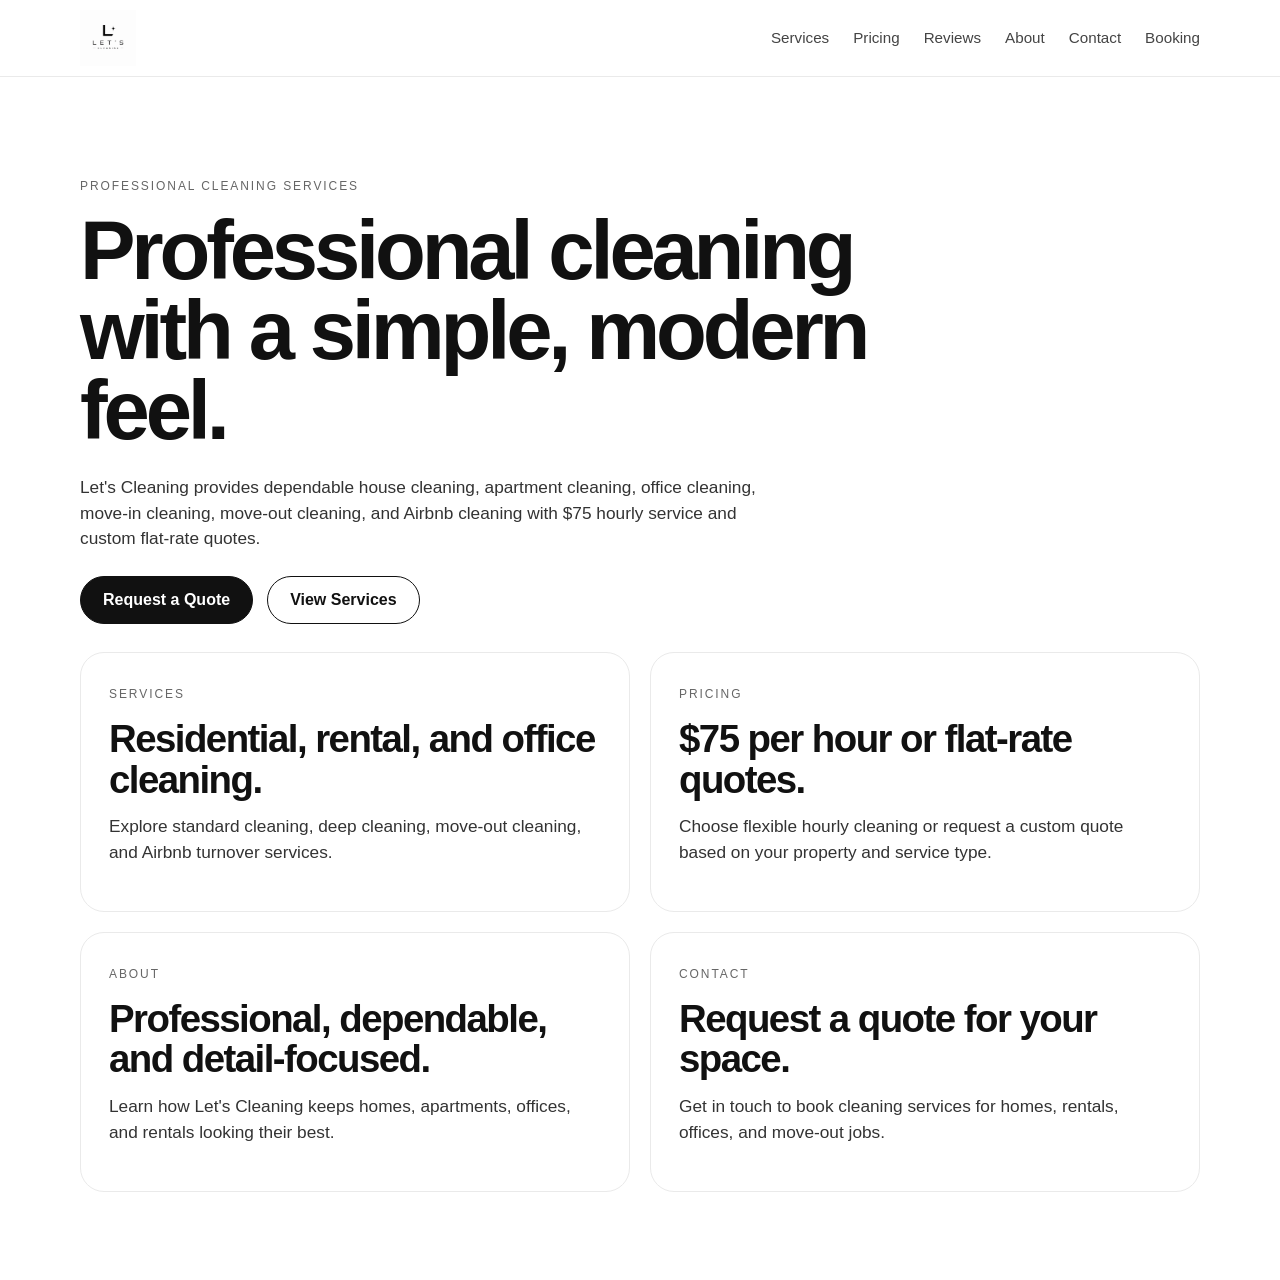
==== index.html @ 32d9d0bb "add SEO keywords, OG tags, JSON-LD, reviews page with Google/Yelp/FB, sitemap.xml" ====
<!DOCTYPE html>
<html lang="en">
  <head>
    <meta charset="UTF-8" />
    <meta name="viewport" content="width=device-width, initial-scale=1.0" />
    <title>Let's Cleaning | Professional House Cleaning Services</title>
    <meta
      name="description"
      content="Let's Cleaning offers professional house cleaning, apartment cleaning, office cleaning, move-in and move-out cleaning, and Airbnb cleaning with hourly and flat-rate options."
    />
    <meta name="robots" content="index, follow" />
    <meta name="keywords" content="house cleaning, apartment cleaning, office cleaning, deep cleaning, move-in cleaning, move-out cleaning, Airbnb cleaning, residential cleaning, commercial cleaning, professional cleaning service, maid service, home cleaning, recurring cleaning, one-time cleaning, cleaning company near me, local cleaning service" />
    <meta property="og:type" content="website" />
    <meta property="og:title" content="Let's Cleaning | Professional House Cleaning Services" />
    <meta property="og:description" content="Let's Cleaning offers professional house cleaning, apartment cleaning, office cleaning, move-in and move-out cleaning, and Airbnb cleaning with hourly and flat-rate options." />
    <meta property="og:url" content="https://letscleaning.com/" />
    <meta property="og:site_name" content="Let's Cleaning" />
    <link rel="canonical" href="https://letscleaning.com/" />
    <link rel="stylesheet" href="styles.css" />
    <script type="application/ld+json">
    {
      "@context": "https://schema.org",
      "@type": "LocalBusiness",
      "name": "Let's Cleaning",
      "description": "Professional house cleaning, apartment cleaning, office cleaning, move-in and move-out cleaning, deep cleaning, and Airbnb turnover cleaning.",
      "url": "https://letscleaning.com/",
      "email": "hello@letscleaning.com",
      "priceRange": "$$",
      "currenciesAccepted": "USD",
      "paymentAccepted": "Cash, Credit Card",
      "areaServed": "Local",
      "serviceType": ["House Cleaning", "Apartment Cleaning", "Office Cleaning", "Deep Cleaning", "Move-In Cleaning", "Move-Out Cleaning", "Airbnb Turnover Cleaning"],
      "sameAs": []
    }
    </script>
  </head>
  <body>
    <header class="site-header">
      <div class="page-shell nav-shell">
        <a class="brand brand-mark" href="index.html" aria-label="Let's Cleaning home">
          <img src="logo.png" alt="Let's Cleaning logo" class="brand-logo" />
        </a>
        <nav class="site-nav">
          <a href="services.html">Services</a>
          <a href="pricing.html">Pricing</a>
          <a href="reviews.html">Reviews</a>
          <a href="about.html">About</a>
          <a href="contact.html">Contact</a>
          <a href="booking.html">Booking</a>
        </nav>
      </div>
    </header>

    <main class="page-shell page-home">
      <section class="hero-block">
        <p class="eyebrow">Professional Cleaning Services</p>
        <h1>Professional cleaning with a simple, modern feel.</h1>
        <p class="lead">
          Let's Cleaning provides dependable house cleaning, apartment cleaning,
          office cleaning, move-in cleaning, move-out cleaning, and Airbnb
          cleaning with $75 hourly service and custom flat-rate quotes.
        </p>
        <div class="actions">
          <a class="button primary" href="contact.html">Request a Quote</a>
          <a class="button secondary" href="services.html">View Services</a>
        </div>
      </section>

      <section class="preview-grid">
        <a class="preview-card" href="services.html">
          <span class="card-label">Services</span>
          <h2>Residential, rental, and office cleaning.</h2>
          <p>Explore standard cleaning, deep cleaning, move-out cleaning, and Airbnb turnover services.</p>
        </a>
        <a class="preview-card" href="pricing.html">
          <span class="card-label">Pricing</span>
          <h2>$75 per hour or flat-rate quotes.</h2>
          <p>Choose flexible hourly cleaning or request a custom quote based on your property and service type.</p>
        </a>
        <a class="preview-card" href="about.html">
          <span class="card-label">About</span>
          <h2>Professional, dependable, and detail-focused.</h2>
          <p>Learn how Let's Cleaning keeps homes, apartments, offices, and rentals looking their best.</p>
        </a>
        <a class="preview-card" href="contact.html">
          <span class="card-label">Contact</span>
          <h2>Request a quote for your space.</h2>
          <p>Get in touch to book cleaning services for homes, rentals, offices, and move-out jobs.</p>
        </a>
      </section>
    </main>
  </body>
</html>
---- styles.css ----
* {
  box-sizing: border-box;
}

html {
  scroll-behavior: smooth;
}

body {
  margin: 0;
  font-family: -apple-system, BlinkMacSystemFont, "SF Pro Display", "SF Pro Text", "Segoe UI", sans-serif;
  background: #ffffff;
  color: #111111;
  line-height: 1.5;
}

a {
  color: inherit;
  text-decoration: none;
}

img {
  display: block;
  max-width: 100%;
}

.page-shell {
  width: min(1120px, calc(100% - 40px));
  margin: 0 auto;
}

.site-header {
  position: sticky;
  top: 0;
  z-index: 100;
  background: rgba(255, 255, 255, 0.92);
  backdrop-filter: blur(12px);
  border-bottom: 1px solid #eaeaea;
}

.nav-shell {
  display: flex;
  align-items: center;
  justify-content: space-between;
  min-height: 76px;
  gap: 24px;
}

.brand {
  font-size: 1rem;
  font-weight: 600;
  letter-spacing: -0.02em;
  white-space: nowrap;
}

.brand-mark {
  display: inline-flex;
  align-items: center;
}

.brand-logo {
  height: 56px;
  width: auto;
}

.site-nav {
  display: flex;
  align-items: center;
  gap: 24px;
  color: #444444;
  font-size: 0.95rem;
}

.site-nav a:hover {
  color: #000000;
}

.page-home {
  padding: 64px 0 88px;
}

.hero-block,
.page-intro {
  padding: 32px 0 28px;
}

.eyebrow,
.card-label {
  text-transform: uppercase;
  letter-spacing: 0.16em;
  font-size: 0.75rem;
  color: #666666;
  margin-bottom: 16px;
  display: inline-block;
}

h1,
h2,
h3,
p {
  margin-top: 0;
}

h1 {
  font-size: clamp(2.8rem, 7vw, 5.2rem);
  line-height: 0.96;
  letter-spacing: -0.05em;
  font-weight: 700;
  max-width: 860px;
  margin-bottom: 24px;
}

h2 {
  font-size: clamp(1.5rem, 3vw, 2.4rem);
  line-height: 1.05;
  letter-spacing: -0.04em;
  margin-bottom: 14px;
}

h3 {
  font-size: 1.2rem;
  letter-spacing: -0.03em;
  margin-bottom: 12px;
}

.lead,
.preview-card p,
.detail-card p,
.price-card p,
.booking-form label {
  font-size: 1.08rem;
  color: #333333;
}

.lead {
  max-width: 700px;
  margin-bottom: 24px;
}

.actions {
  display: flex;
  flex-wrap: wrap;
  gap: 14px;
}

.button {
  display: inline-flex;
  align-items: center;
  justify-content: center;
  min-height: 48px;
  padding: 0 22px;
  border-radius: 999px;
  font-weight: 600;
  border: 1px solid #111111;
  transition: all 0.2s ease;
  background: transparent;
  cursor: pointer;
}

.button.primary {
  background: #111111;
  color: #ffffff;
}

.button.primary:hover {
  background: #000000;
}

.button.secondary {
  background: #ffffff;
  color: #111111;
}

.button.secondary:hover {
  background: #f5f5f5;
}

.preview-grid,
.pricing-grid {
  display: grid;
  grid-template-columns: repeat(2, minmax(0, 1fr));
  gap: 20px;
}

.preview-card,
.detail-card,
.price-card {
  border: 1px solid #eaeaea;
  border-radius: 24px;
  padding: 28px;
  background: #ffffff;
}

.preview-card {
  min-height: 220px;
}

.interior-page {
  padding: 40px 0 88px;
}

.stack-list {
  display: grid;
  gap: 18px;
}

.page-pricing-grid {
  margin-bottom: 20px;
}

.booking-form {
  display: grid;
  gap: 18px;
}

.booking-form label {
  display: grid;
  gap: 8px;
  font-weight: 500;
}

.booking-form input,
.booking-form select,
.booking-form textarea {
  width: 100%;
  border: 1px solid #d9d9d9;
  border-radius: 14px;
  padding: 14px 16px;
  font: inherit;
  color: #111111;
  background: #ffffff;
}

.booking-form textarea {
  resize: vertical;
  min-height: 140px;
}

@media (max-width: 900px) {
  .preview-grid,
  .pricing-grid {
    grid-template-columns: 1fr;
  }
}

/* Reviews page */
.review-platform-links {
  display: flex;
  flex-wrap: wrap;
  gap: 12px;
  margin-top: 28px;
}

.review-platform-badge {
  display: inline-flex;
  align-items: center;
  gap: 8px;
  padding: 10px 18px;
  border-radius: 999px;
  border: 1px solid #eaeaea;
  font-size: 0.9rem;
  font-weight: 500;
  background: #ffffff;
  transition: background 0.2s ease;
}

.review-platform-badge:hover {
  background: #f5f5f5;
}

.review-platform-badge.google { color: #444444; }
.review-platform-badge.yelp  { color: #d32323; border-color: #f7c8c8; }
.review-platform-badge.facebook { color: #1877F2; border-color: #c9dcf8; }

.reviews-section {
  display: grid;
  gap: 48px;
  margin-top: 16px;
}

.reviews-platform-group {
  display: grid;
  gap: 20px;
}

.platform-header {
  display: flex;
  align-items: center;
  gap: 12px;
}

.platform-header h2 {
  margin-bottom: 0;
  font-size: clamp(1.3rem, 2.5vw, 2rem);
}

.platform-logo {
  display: inline-flex;
  align-items: center;
  justify-content: center;
  flex-shrink: 0;
}

.reviews-grid {
  display: grid;
  grid-template-columns: repeat(3, minmax(0, 1fr));
  gap: 18px;
}

.review-card {
  border: 1px solid #eaeaea;
  border-radius: 20px;
  padding: 24px;
  background: #ffffff;
  display: grid;
  gap: 12px;
}

.review-stars {
  color: #f5a623;
  font-size: 1.1rem;
  letter-spacing: 2px;
}

.review-body {
  font-size: 0.97rem;
  color: #333333;
  line-height: 1.6;
  margin: 0;
}

.review-author {
  font-size: 0.88rem;
  color: #777777;
  font-weight: 500;
  margin: 0;
}

.reviews-cta {
  margin-top: 48px;
}

@media (max-width: 900px) {
  .reviews-grid {
    grid-template-columns: 1fr;
  }
}

@media (max-width: 700px) {
  .page-shell {
    width: min(100% - 28px, 1120px);
  }

  .nav-shell {
    flex-direction: column;
    align-items: flex-start;
    justify-content: center;
    padding: 14px 0;
  }

  .brand-logo {
    height: 46px;
  }

  .site-nav {
    flex-wrap: wrap;
    gap: 14px;
  }

  .page-home,
  .interior-page {
    padding-top: 28px;
  }

  .button {
    width: 100%;
  }
}
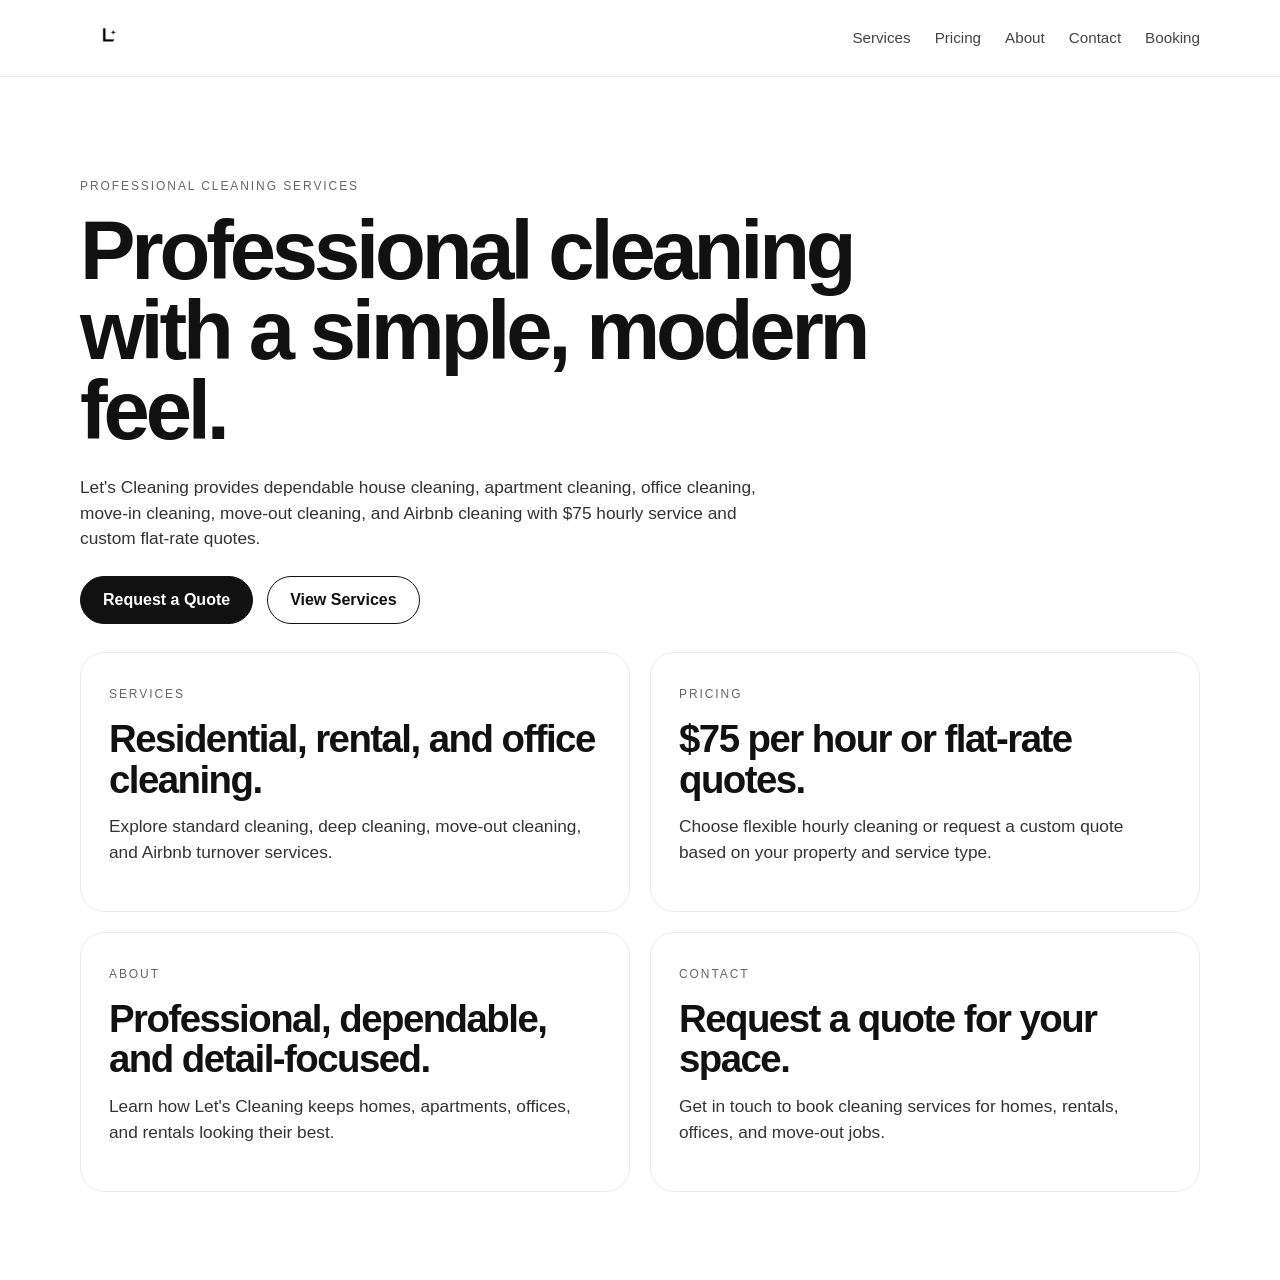
==== commit 25cd7081: "Update site header to use L Logo.png" ====
--- a/index.html
+++ b/index.html
@@ -9,41 +9,18 @@
       content="Let's Cleaning offers professional house cleaning, apartment cleaning, office cleaning, move-in and move-out cleaning, and Airbnb cleaning with hourly and flat-rate options."
     />
     <meta name="robots" content="index, follow" />
-    <meta name="keywords" content="house cleaning, apartment cleaning, office cleaning, deep cleaning, move-in cleaning, move-out cleaning, Airbnb cleaning, residential cleaning, commercial cleaning, professional cleaning service, maid service, home cleaning, recurring cleaning, one-time cleaning, cleaning company near me, local cleaning service" />
-    <meta property="og:type" content="website" />
-    <meta property="og:title" content="Let's Cleaning | Professional House Cleaning Services" />
-    <meta property="og:description" content="Let's Cleaning offers professional house cleaning, apartment cleaning, office cleaning, move-in and move-out cleaning, and Airbnb cleaning with hourly and flat-rate options." />
-    <meta property="og:url" content="https://letscleaning.com/" />
-    <meta property="og:site_name" content="Let's Cleaning" />
     <link rel="canonical" href="https://letscleaning.com/" />
     <link rel="stylesheet" href="styles.css" />
-    <script type="application/ld+json">
-    {
-      "@context": "https://schema.org",
-      "@type": "LocalBusiness",
-      "name": "Let's Cleaning",
-      "description": "Professional house cleaning, apartment cleaning, office cleaning, move-in and move-out cleaning, deep cleaning, and Airbnb turnover cleaning.",
-      "url": "https://letscleaning.com/",
-      "email": "hello@letscleaning.com",
-      "priceRange": "$$",
-      "currenciesAccepted": "USD",
-      "paymentAccepted": "Cash, Credit Card",
-      "areaServed": "Local",
-      "serviceType": ["House Cleaning", "Apartment Cleaning", "Office Cleaning", "Deep Cleaning", "Move-In Cleaning", "Move-Out Cleaning", "Airbnb Turnover Cleaning"],
-      "sameAs": []
-    }
-    </script>
   </head>
   <body>
     <header class="site-header">
       <div class="page-shell nav-shell">
         <a class="brand brand-mark" href="index.html" aria-label="Let's Cleaning home">
-          <img src="logo.png" alt="Let's Cleaning logo" class="brand-logo" />
+          <img src="L Logo.png" alt="Let's Cleaning logo" class="brand-logo" />
         </a>
         <nav class="site-nav">
           <a href="services.html">Services</a>
           <a href="pricing.html">Pricing</a>
-          <a href="reviews.html">Reviews</a>
           <a href="about.html">About</a>
           <a href="contact.html">Contact</a>
           <a href="booking.html">Booking</a>
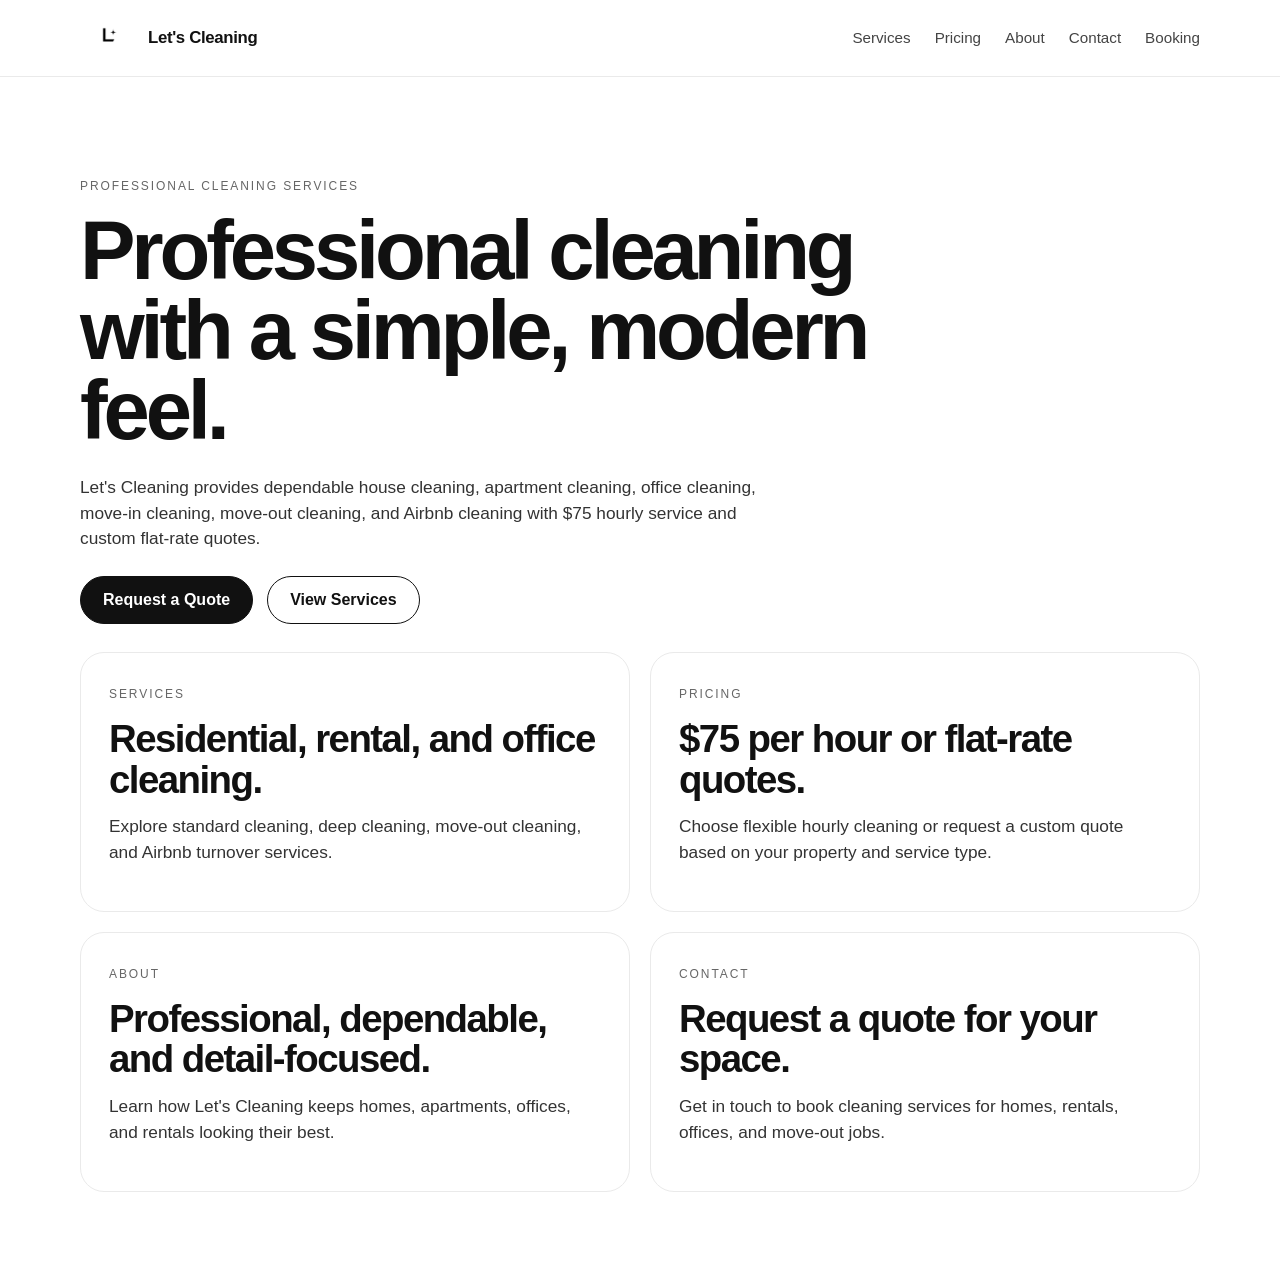
==== commit 22ce207e: "Add Let's Cleaning text next to logo in header" ====
--- a/index.html
+++ b/index.html
@@ -17,6 +17,7 @@
       <div class="page-shell nav-shell">
         <a class="brand brand-mark" href="index.html" aria-label="Let's Cleaning home">
           <img src="L Logo.png" alt="Let's Cleaning logo" class="brand-logo" />
+          <span class="brand-text">Let's Cleaning</span>
         </a>
         <nav class="site-nav">
           <a href="services.html">Services</a>
--- a/styles.css
+++ b/styles.css
@@ -56,11 +56,19 @@
 .brand-mark {
   display: inline-flex;
   align-items: center;
+  gap: 12px;
 }
 
 .brand-logo {
   height: 56px;
   width: auto;
+}
+
+.brand-text {
+  font-size: 1.05rem;
+  font-weight: 600;
+  letter-spacing: -0.02em;
+  color: #111111;
 }
 
 .site-nav {
@@ -243,109 +251,6 @@
   }
 }
 
-/* Reviews page */
-.review-platform-links {
-  display: flex;
-  flex-wrap: wrap;
-  gap: 12px;
-  margin-top: 28px;
-}
-
-.review-platform-badge {
-  display: inline-flex;
-  align-items: center;
-  gap: 8px;
-  padding: 10px 18px;
-  border-radius: 999px;
-  border: 1px solid #eaeaea;
-  font-size: 0.9rem;
-  font-weight: 500;
-  background: #ffffff;
-  transition: background 0.2s ease;
-}
-
-.review-platform-badge:hover {
-  background: #f5f5f5;
-}
-
-.review-platform-badge.google { color: #444444; }
-.review-platform-badge.yelp  { color: #d32323; border-color: #f7c8c8; }
-.review-platform-badge.facebook { color: #1877F2; border-color: #c9dcf8; }
-
-.reviews-section {
-  display: grid;
-  gap: 48px;
-  margin-top: 16px;
-}
-
-.reviews-platform-group {
-  display: grid;
-  gap: 20px;
-}
-
-.platform-header {
-  display: flex;
-  align-items: center;
-  gap: 12px;
-}
-
-.platform-header h2 {
-  margin-bottom: 0;
-  font-size: clamp(1.3rem, 2.5vw, 2rem);
-}
-
-.platform-logo {
-  display: inline-flex;
-  align-items: center;
-  justify-content: center;
-  flex-shrink: 0;
-}
-
-.reviews-grid {
-  display: grid;
-  grid-template-columns: repeat(3, minmax(0, 1fr));
-  gap: 18px;
-}
-
-.review-card {
-  border: 1px solid #eaeaea;
-  border-radius: 20px;
-  padding: 24px;
-  background: #ffffff;
-  display: grid;
-  gap: 12px;
-}
-
-.review-stars {
-  color: #f5a623;
-  font-size: 1.1rem;
-  letter-spacing: 2px;
-}
-
-.review-body {
-  font-size: 0.97rem;
-  color: #333333;
-  line-height: 1.6;
-  margin: 0;
-}
-
-.review-author {
-  font-size: 0.88rem;
-  color: #777777;
-  font-weight: 500;
-  margin: 0;
-}
-
-.reviews-cta {
-  margin-top: 48px;
-}
-
-@media (max-width: 900px) {
-  .reviews-grid {
-    grid-template-columns: 1fr;
-  }
-}
-
 @media (max-width: 700px) {
   .page-shell {
     width: min(100% - 28px, 1120px);
@@ -362,6 +267,10 @@
     height: 46px;
   }
 
+  .brand-text {
+    font-size: 1rem;
+  }
+
   .site-nav {
     flex-wrap: wrap;
     gap: 14px;
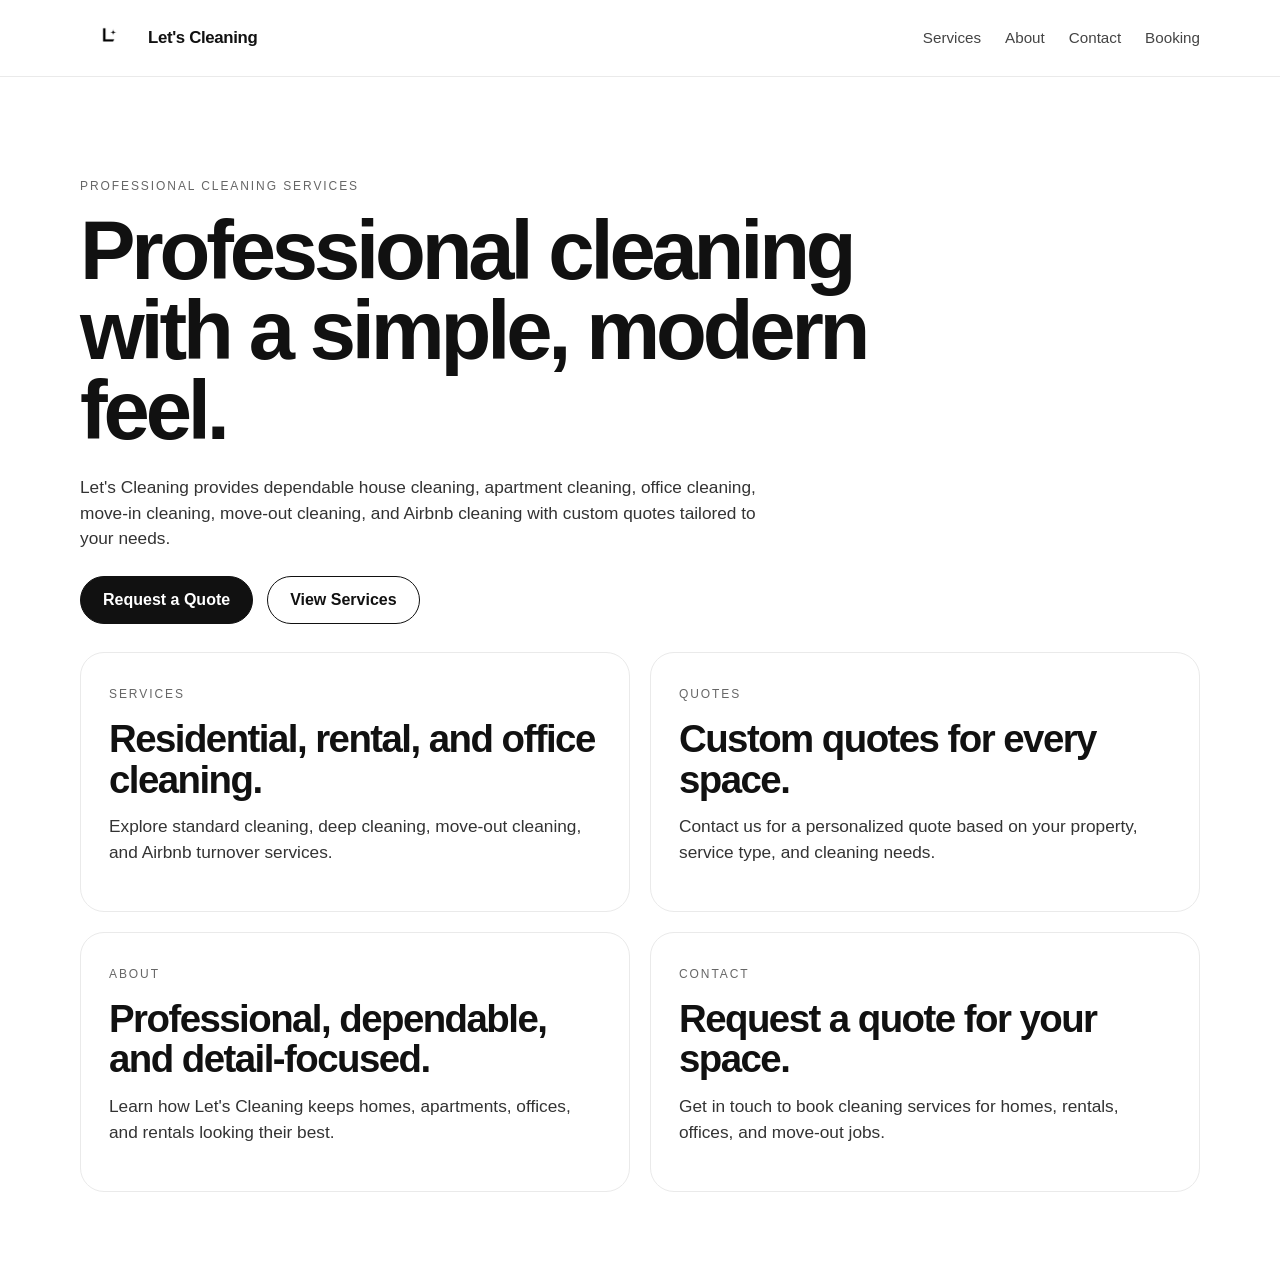
==== commit 022df27e: "Hide pricing and switch site to custom quotes messaging" ====
--- a/index.html
+++ b/index.html
@@ -6,7 +6,7 @@
     <title>Let's Cleaning | Professional House Cleaning Services</title>
     <meta
       name="description"
-      content="Let's Cleaning offers professional house cleaning, apartment cleaning, office cleaning, move-in and move-out cleaning, and Airbnb cleaning with hourly and flat-rate options."
+      content="Let's Cleaning offers professional house cleaning, apartment cleaning, office cleaning, move-in and move-out cleaning, and Airbnb cleaning with custom quotes tailored to your needs."
     />
     <meta name="robots" content="index, follow" />
     <link rel="canonical" href="https://letscleaning.com/" />
@@ -21,7 +21,6 @@
         </a>
         <nav class="site-nav">
           <a href="services.html">Services</a>
-          <a href="pricing.html">Pricing</a>
           <a href="about.html">About</a>
           <a href="contact.html">Contact</a>
           <a href="booking.html">Booking</a>
@@ -36,7 +35,7 @@
         <p class="lead">
           Let's Cleaning provides dependable house cleaning, apartment cleaning,
           office cleaning, move-in cleaning, move-out cleaning, and Airbnb
-          cleaning with $75 hourly service and custom flat-rate quotes.
+          cleaning with custom quotes tailored to your needs.
         </p>
         <div class="actions">
           <a class="button primary" href="contact.html">Request a Quote</a>
@@ -50,10 +49,10 @@
           <h2>Residential, rental, and office cleaning.</h2>
           <p>Explore standard cleaning, deep cleaning, move-out cleaning, and Airbnb turnover services.</p>
         </a>
-        <a class="preview-card" href="pricing.html">
-          <span class="card-label">Pricing</span>
-          <h2>$75 per hour or flat-rate quotes.</h2>
-          <p>Choose flexible hourly cleaning or request a custom quote based on your property and service type.</p>
+        <a class="preview-card" href="contact.html">
+          <span class="card-label">Quotes</span>
+          <h2>Custom quotes for every space.</h2>
+          <p>Contact us for a personalized quote based on your property, service type, and cleaning needs.</p>
         </a>
         <a class="preview-card" href="about.html">
           <span class="card-label">About</span>
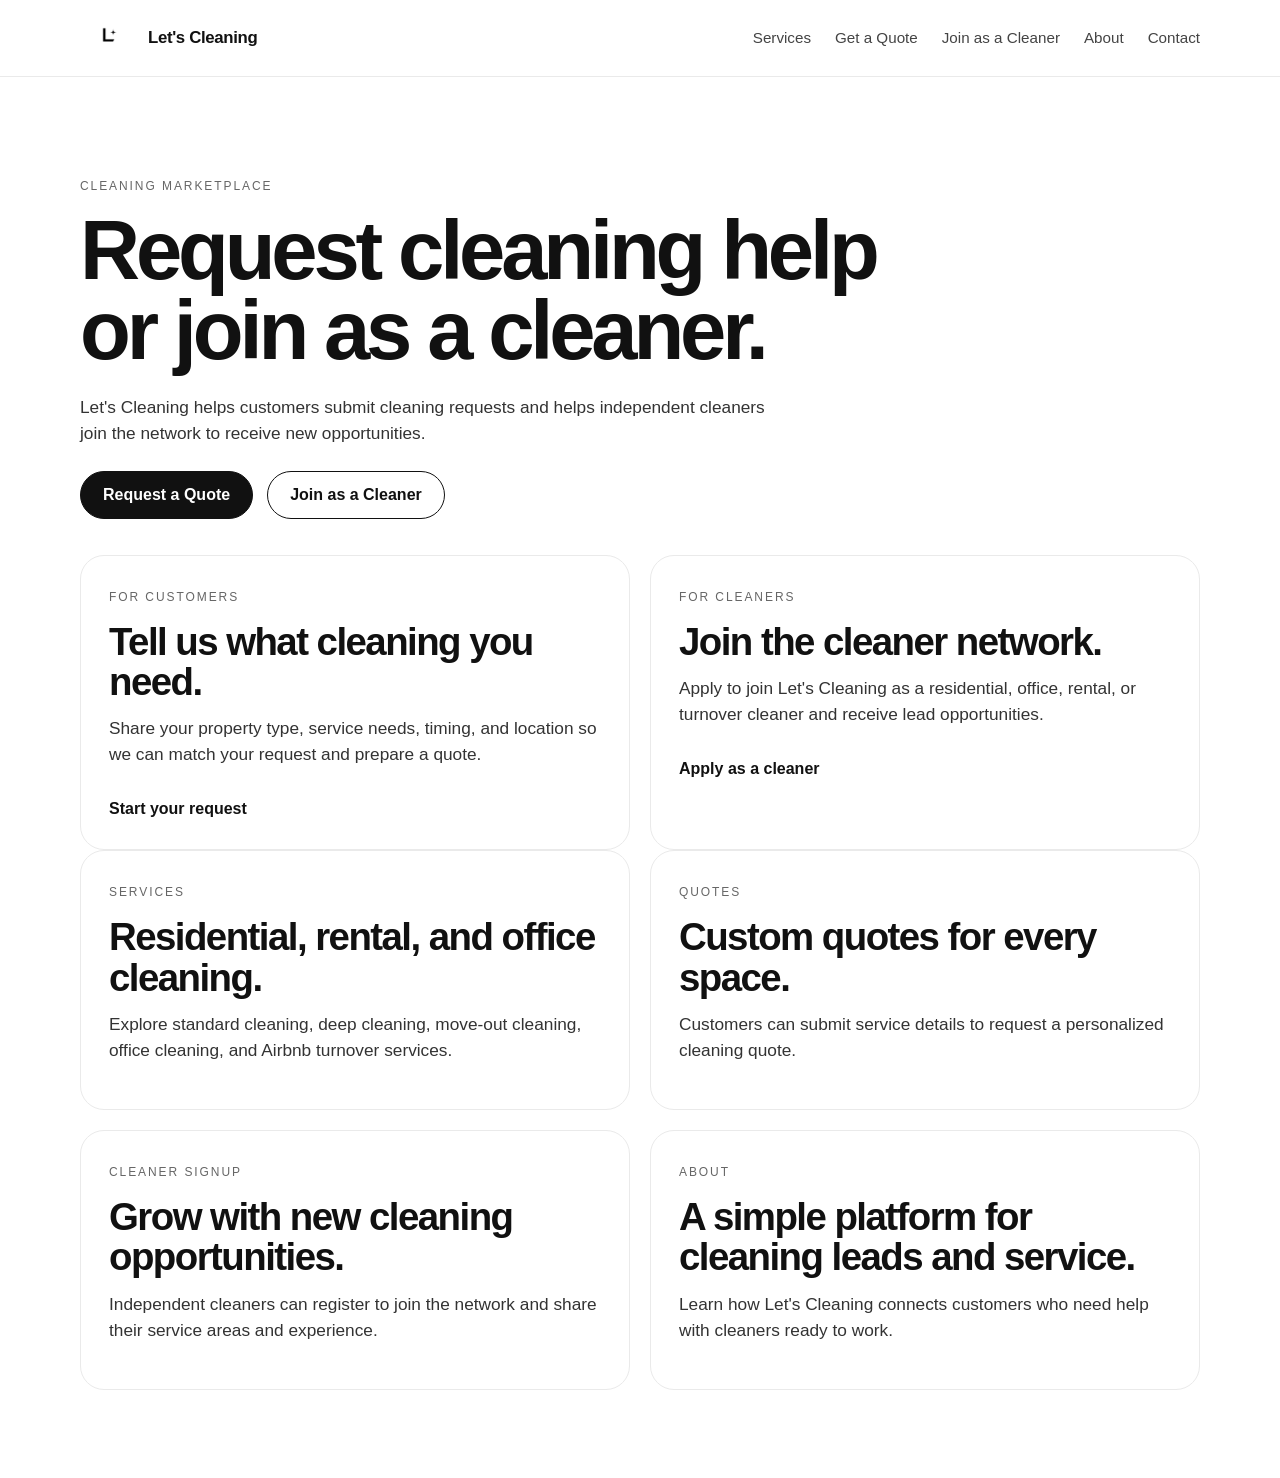
==== commit 13f2d63c: "Build Angi-style customer and cleaner marketplace layout" ====
--- a/index.html
+++ b/index.html
@@ -3,10 +3,10 @@
   <head>
     <meta charset="UTF-8" />
     <meta name="viewport" content="width=device-width, initial-scale=1.0" />
-    <title>Let's Cleaning | Professional House Cleaning Services</title>
+    <title>Let's Cleaning | Get Cleaning Quotes or Join as a Cleaner</title>
     <meta
       name="description"
-      content="Let's Cleaning offers professional house cleaning, apartment cleaning, office cleaning, move-in and move-out cleaning, and Airbnb cleaning with custom quotes tailored to your needs."
+      content="Let's Cleaning helps customers request cleaning quotes and lets cleaners join the network to receive opportunities."
     />
     <meta name="robots" content="index, follow" />
     <link rel="canonical" href="https://letscleaning.com/" />
@@ -21,48 +21,63 @@
         </a>
         <nav class="site-nav">
           <a href="services.html">Services</a>
+          <a href="get-a-quote.html">Get a Quote</a>
+          <a href="join-cleaner.html">Join as a Cleaner</a>
           <a href="about.html">About</a>
           <a href="contact.html">Contact</a>
-          <a href="booking.html">Booking</a>
         </nav>
       </div>
     </header>
 
     <main class="page-shell page-home">
-      <section class="hero-block">
-        <p class="eyebrow">Professional Cleaning Services</p>
-        <h1>Professional cleaning with a simple, modern feel.</h1>
+      <section class="hero-block hero-marketplace">
+        <p class="eyebrow">Cleaning Marketplace</p>
+        <h1>Request cleaning help or join as a cleaner.</h1>
         <p class="lead">
-          Let's Cleaning provides dependable house cleaning, apartment cleaning,
-          office cleaning, move-in cleaning, move-out cleaning, and Airbnb
-          cleaning with custom quotes tailored to your needs.
+          Let's Cleaning helps customers submit cleaning requests and helps
+          independent cleaners join the network to receive new opportunities.
         </p>
         <div class="actions">
-          <a class="button primary" href="contact.html">Request a Quote</a>
-          <a class="button secondary" href="services.html">View Services</a>
+          <a class="button primary" href="get-a-quote.html">Request a Quote</a>
+          <a class="button secondary" href="join-cleaner.html">Join as a Cleaner</a>
         </div>
+      </section>
+
+      <section class="split-grid">
+        <article class="detail-card pathway-card">
+          <span class="card-label">For Customers</span>
+          <h2>Tell us what cleaning you need.</h2>
+          <p>Share your property type, service needs, timing, and location so we can match your request and prepare a quote.</p>
+          <a class="text-link" href="get-a-quote.html">Start your request</a>
+        </article>
+        <article class="detail-card pathway-card">
+          <span class="card-label">For Cleaners</span>
+          <h2>Join the cleaner network.</h2>
+          <p>Apply to join Let's Cleaning as a residential, office, rental, or turnover cleaner and receive lead opportunities.</p>
+          <a class="text-link" href="join-cleaner.html">Apply as a cleaner</a>
+        </article>
       </section>
 
       <section class="preview-grid">
         <a class="preview-card" href="services.html">
           <span class="card-label">Services</span>
           <h2>Residential, rental, and office cleaning.</h2>
-          <p>Explore standard cleaning, deep cleaning, move-out cleaning, and Airbnb turnover services.</p>
+          <p>Explore standard cleaning, deep cleaning, move-out cleaning, office cleaning, and Airbnb turnover services.</p>
         </a>
-        <a class="preview-card" href="contact.html">
+        <a class="preview-card" href="get-a-quote.html">
           <span class="card-label">Quotes</span>
           <h2>Custom quotes for every space.</h2>
-          <p>Contact us for a personalized quote based on your property, service type, and cleaning needs.</p>
+          <p>Customers can submit service details to request a personalized cleaning quote.</p>
+        </a>
+        <a class="preview-card" href="join-cleaner.html">
+          <span class="card-label">Cleaner Signup</span>
+          <h2>Grow with new cleaning opportunities.</h2>
+          <p>Independent cleaners can register to join the network and share their service areas and experience.</p>
         </a>
         <a class="preview-card" href="about.html">
           <span class="card-label">About</span>
-          <h2>Professional, dependable, and detail-focused.</h2>
-          <p>Learn how Let's Cleaning keeps homes, apartments, offices, and rentals looking their best.</p>
-        </a>
-        <a class="preview-card" href="contact.html">
-          <span class="card-label">Contact</span>
-          <h2>Request a quote for your space.</h2>
-          <p>Get in touch to book cleaning services for homes, rentals, offices, and move-out jobs.</p>
+          <h2>A simple platform for cleaning leads and service.</h2>
+          <p>Learn how Let's Cleaning connects customers who need help with cleaners ready to work.</p>
         </a>
       </section>
     </main>
--- a/styles.css
+++ b/styles.css
@@ -79,7 +79,8 @@
   font-size: 0.95rem;
 }
 
-.site-nav a:hover {
+.site-nav a:hover,
+.text-link:hover {
   color: #000000;
 }
 
@@ -90,6 +91,10 @@
 .hero-block,
 .page-intro {
   padding: 32px 0 28px;
+}
+
+.hero-marketplace {
+  padding-bottom: 36px;
 }
 
 .eyebrow,
@@ -135,7 +140,8 @@
 .preview-card p,
 .detail-card p,
 .price-card p,
-.booking-form label {
+.booking-form label,
+.pathway-card p {
   font-size: 1.08rem;
   color: #333333;
 }
@@ -184,7 +190,8 @@
 }
 
 .preview-grid,
-.pricing-grid {
+.pricing-grid,
+.split-grid {
   display: grid;
   grid-template-columns: repeat(2, minmax(0, 1fr));
   gap: 20px;
@@ -192,7 +199,8 @@
 
 .preview-card,
 .detail-card,
-.price-card {
+.price-card,
+.pathway-card {
   border: 1px solid #eaeaea;
   border-radius: 24px;
   padding: 28px;
@@ -201,6 +209,16 @@
 
 .preview-card {
   min-height: 220px;
+}
+
+.pathway-card {
+  min-height: 240px;
+}
+
+.text-link {
+  display: inline-block;
+  margin-top: 12px;
+  font-weight: 600;
 }
 
 .interior-page {
@@ -246,7 +264,8 @@
 
 @media (max-width: 900px) {
   .preview-grid,
-  .pricing-grid {
+  .pricing-grid,
+  .split-grid {
     grid-template-columns: 1fr;
   }
 }
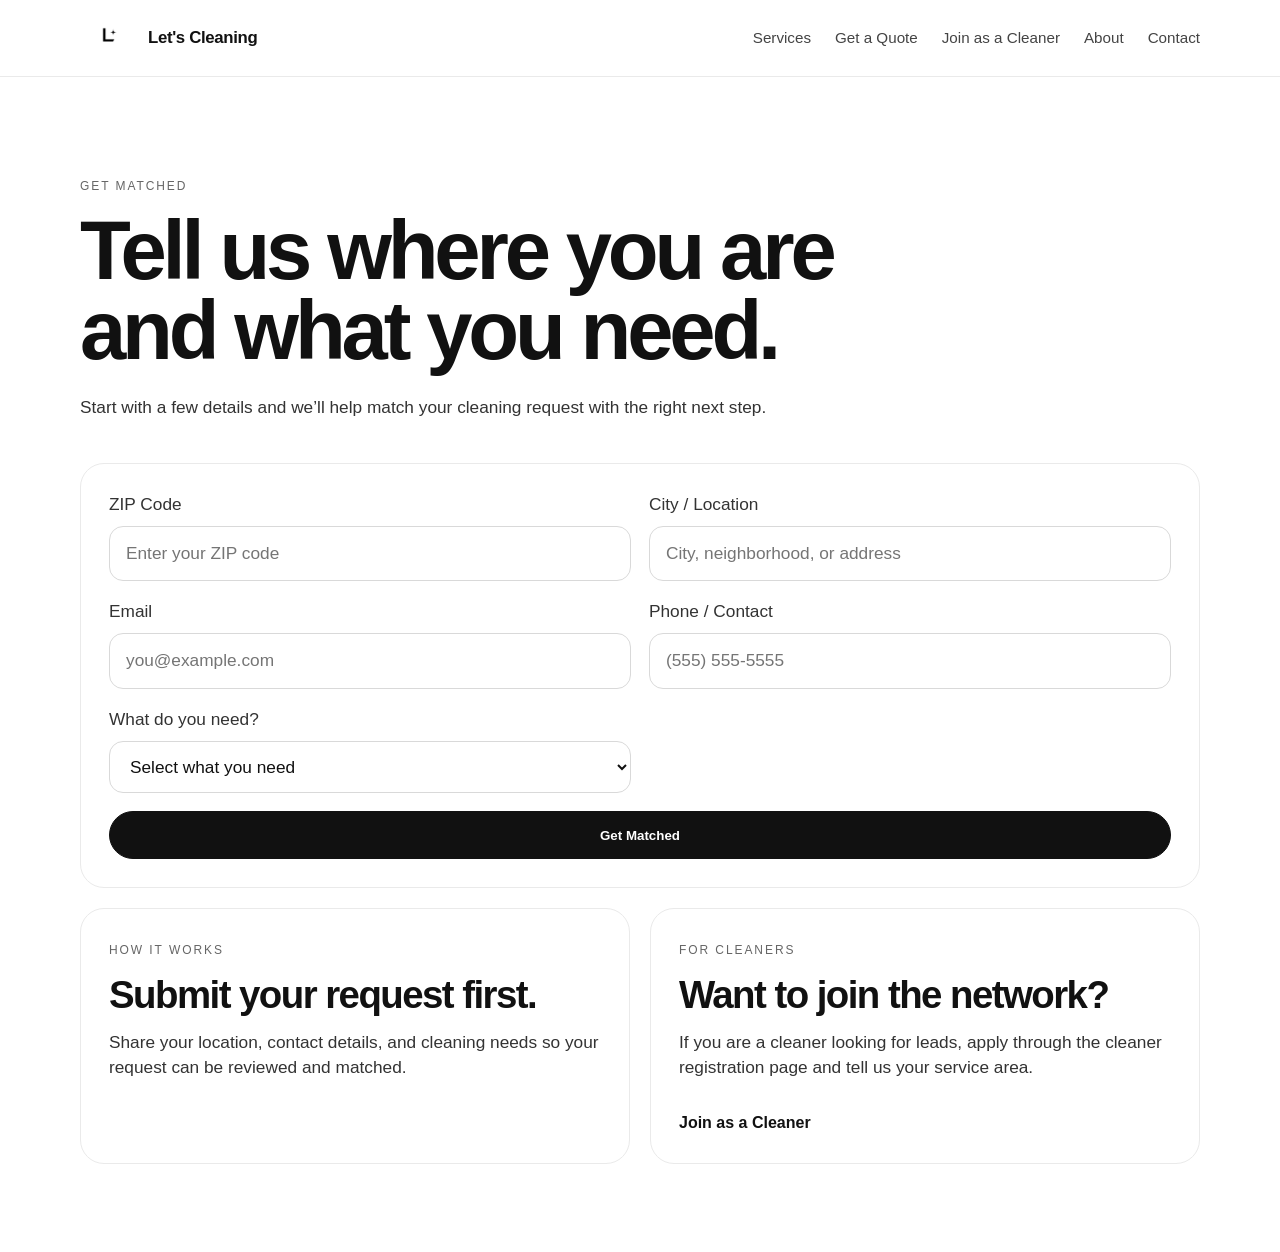
==== commit d428a769: "Make homepage intake-first with matching form" ====
--- a/index.html
+++ b/index.html
@@ -3,10 +3,10 @@
   <head>
     <meta charset="UTF-8" />
     <meta name="viewport" content="width=device-width, initial-scale=1.0" />
-    <title>Let's Cleaning | Get Cleaning Quotes or Join as a Cleaner</title>
+    <title>Let's Cleaning | Get Matched for Cleaning Help</title>
     <meta
       name="description"
-      content="Let's Cleaning helps customers request cleaning quotes and lets cleaners join the network to receive opportunities."
+      content="Start with your ZIP code, location, contact details, and cleaning needs to get matched for cleaning help with Let's Cleaning."
     />
     <meta name="robots" content="index, follow" />
     <link rel="canonical" href="https://letscleaning.com/" />
@@ -30,55 +30,61 @@
     </header>
 
     <main class="page-shell page-home">
-      <section class="hero-block hero-marketplace">
-        <p class="eyebrow">Cleaning Marketplace</p>
-        <h1>Request cleaning help or join as a cleaner.</h1>
+      <section class="hero-block intake-hero">
+        <p class="eyebrow">Get Matched</p>
+        <h1>Tell us where you are and what you need.</h1>
         <p class="lead">
-          Let's Cleaning helps customers submit cleaning requests and helps
-          independent cleaners join the network to receive new opportunities.
+          Start with a few details and we’ll help match your cleaning request with
+          the right next step.
         </p>
-        <div class="actions">
-          <a class="button primary" href="get-a-quote.html">Request a Quote</a>
-          <a class="button secondary" href="join-cleaner.html">Join as a Cleaner</a>
-        </div>
       </section>
 
-      <section class="split-grid">
+      <section class="detail-card intake-card">
+        <form class="booking-form intake-form" action="https://form.jotform.com/261745422267156" method="get">
+          <label>
+            ZIP Code
+            <input type="text" name="zip" placeholder="Enter your ZIP code" required />
+          </label>
+          <label>
+            City / Location
+            <input type="text" name="location" placeholder="City, neighborhood, or address" required />
+          </label>
+          <label>
+            Email
+            <input type="email" name="email" placeholder="you@example.com" required />
+          </label>
+          <label>
+            Phone / Contact
+            <input type="tel" name="phone" placeholder="(555) 555-5555" required />
+          </label>
+          <label>
+            What do you need?
+            <select name="service" required>
+              <option value="">Select what you need</option>
+              <option>Standard Cleaning</option>
+              <option>Deep Cleaning</option>
+              <option>Move-In / Move-Out Cleaning</option>
+              <option>Office Cleaning</option>
+              <option>Airbnb Turnover</option>
+              <option>Custom Request</option>
+            </select>
+          </label>
+          <button class="button primary" type="submit">Get Matched</button>
+        </form>
+      </section>
+
+      <section class="split-grid intake-support-grid">
         <article class="detail-card pathway-card">
-          <span class="card-label">For Customers</span>
-          <h2>Tell us what cleaning you need.</h2>
-          <p>Share your property type, service needs, timing, and location so we can match your request and prepare a quote.</p>
-          <a class="text-link" href="get-a-quote.html">Start your request</a>
+          <span class="card-label">How it works</span>
+          <h2>Submit your request first.</h2>
+          <p>Share your location, contact details, and cleaning needs so your request can be reviewed and matched.</p>
         </article>
         <article class="detail-card pathway-card">
           <span class="card-label">For Cleaners</span>
-          <h2>Join the cleaner network.</h2>
-          <p>Apply to join Let's Cleaning as a residential, office, rental, or turnover cleaner and receive lead opportunities.</p>
-          <a class="text-link" href="join-cleaner.html">Apply as a cleaner</a>
+          <h2>Want to join the network?</h2>
+          <p>If you are a cleaner looking for leads, apply through the cleaner registration page and tell us your service area.</p>
+          <a class="text-link" href="join-cleaner.html">Join as a Cleaner</a>
         </article>
-      </section>
-
-      <section class="preview-grid">
-        <a class="preview-card" href="services.html">
-          <span class="card-label">Services</span>
-          <h2>Residential, rental, and office cleaning.</h2>
-          <p>Explore standard cleaning, deep cleaning, move-out cleaning, office cleaning, and Airbnb turnover services.</p>
-        </a>
-        <a class="preview-card" href="get-a-quote.html">
-          <span class="card-label">Quotes</span>
-          <h2>Custom quotes for every space.</h2>
-          <p>Customers can submit service details to request a personalized cleaning quote.</p>
-        </a>
-        <a class="preview-card" href="join-cleaner.html">
-          <span class="card-label">Cleaner Signup</span>
-          <h2>Grow with new cleaning opportunities.</h2>
-          <p>Independent cleaners can register to join the network and share their service areas and experience.</p>
-        </a>
-        <a class="preview-card" href="about.html">
-          <span class="card-label">About</span>
-          <h2>A simple platform for cleaning leads and service.</h2>
-          <p>Learn how Let's Cleaning connects customers who need help with cleaners ready to work.</p>
-        </a>
       </section>
     </main>
   </body>
--- a/styles.css
+++ b/styles.css
@@ -93,8 +93,9 @@
   padding: 32px 0 28px;
 }
 
-.hero-marketplace {
-  padding-bottom: 36px;
+.intake-hero {
+  max-width: 760px;
+  padding-bottom: 18px;
 }
 
 .eyebrow,
@@ -212,7 +213,15 @@
 }
 
 .pathway-card {
-  min-height: 240px;
+  min-height: 220px;
+}
+
+.intake-card {
+  margin-bottom: 20px;
+}
+
+.intake-support-grid {
+  margin-top: 8px;
 }
 
 .text-link {
@@ -237,6 +246,14 @@
 .booking-form {
   display: grid;
   gap: 18px;
+}
+
+.intake-form {
+  grid-template-columns: repeat(2, minmax(0, 1fr));
+}
+
+.intake-form button {
+  grid-column: 1 / -1;
 }
 
 .booking-form label {
@@ -265,7 +282,8 @@
 @media (max-width: 900px) {
   .preview-grid,
   .pricing-grid,
-  .split-grid {
+  .split-grid,
+  .intake-form {
     grid-template-columns: 1fr;
   }
 }
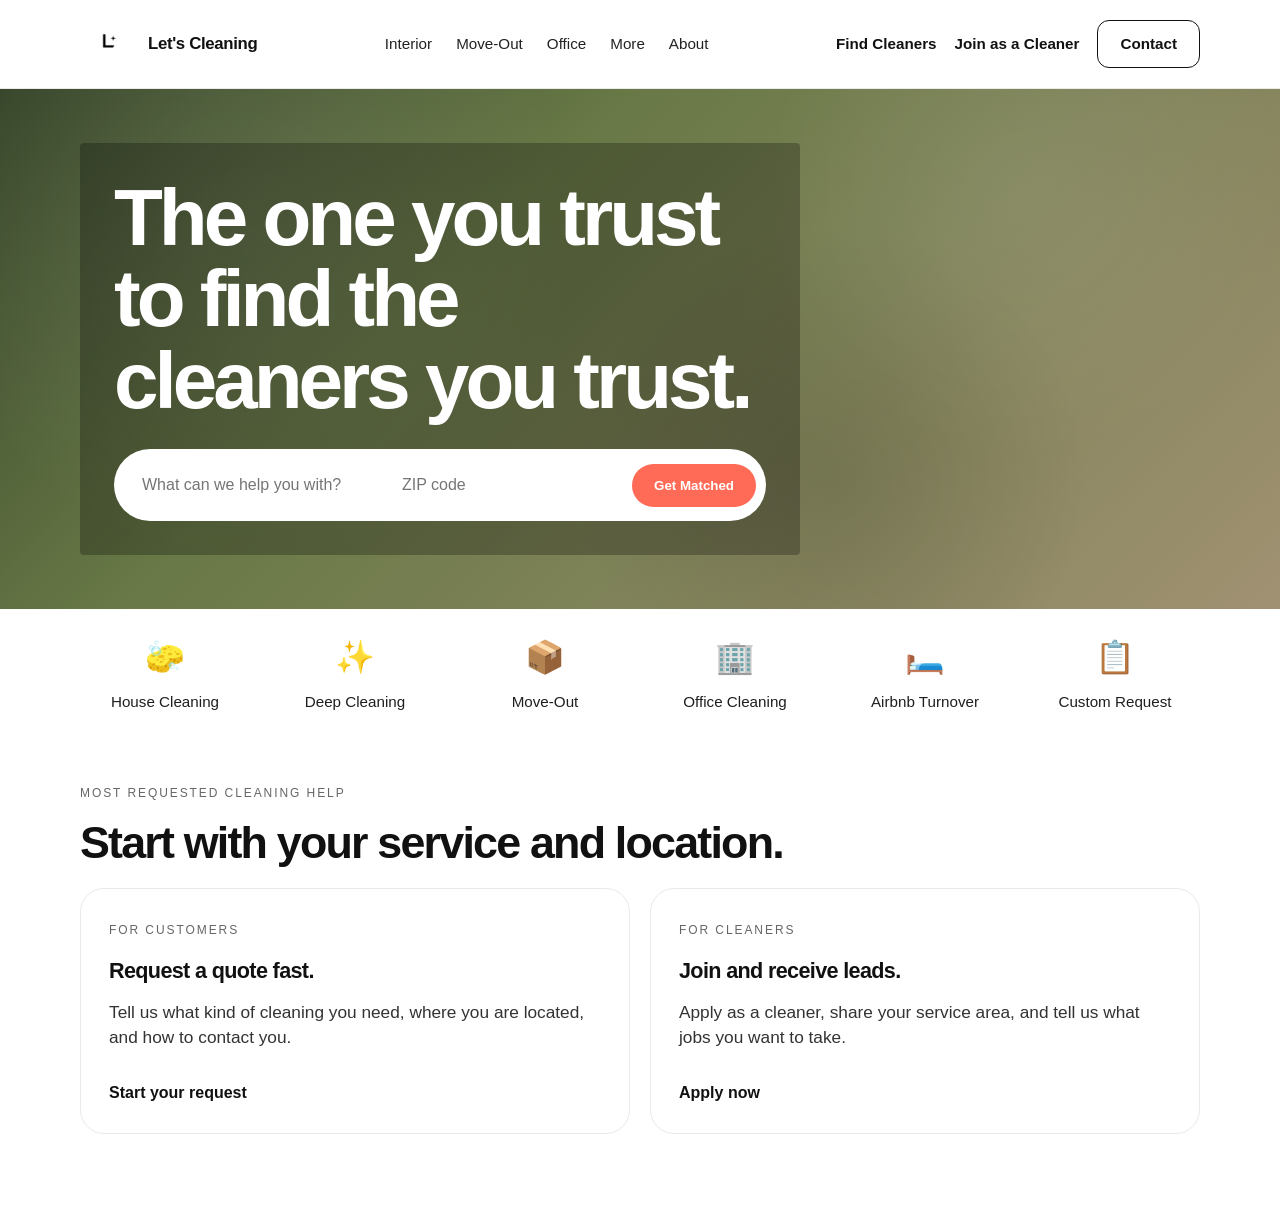
==== commit f9e4bf3d: "Redesign homepage with Angi-style hero layout and placeholder image" ====
--- a/index.html
+++ b/index.html
@@ -3,88 +3,98 @@
   <head>
     <meta charset="UTF-8" />
     <meta name="viewport" content="width=device-width, initial-scale=1.0" />
-    <title>Let's Cleaning | Get Matched for Cleaning Help</title>
+    <title>Let's Cleaning | Find Cleaning Help Near You</title>
     <meta
       name="description"
-      content="Start with your ZIP code, location, contact details, and cleaning needs to get matched for cleaning help with Let's Cleaning."
+      content="Find trusted cleaning help near you with Let's Cleaning. Search by service and ZIP code, request a quote, or join as a cleaner."
     />
     <meta name="robots" content="index, follow" />
     <link rel="canonical" href="https://letscleaning.com/" />
     <link rel="stylesheet" href="styles.css" />
   </head>
   <body>
-    <header class="site-header">
-      <div class="page-shell nav-shell">
+    <header class="site-header site-header-marketplace">
+      <div class="page-shell nav-shell nav-shell-marketplace">
         <a class="brand brand-mark" href="index.html" aria-label="Let's Cleaning home">
           <img src="L Logo.png" alt="Let's Cleaning logo" class="brand-logo" />
           <span class="brand-text">Let's Cleaning</span>
         </a>
-        <nav class="site-nav">
-          <a href="services.html">Services</a>
-          <a href="get-a-quote.html">Get a Quote</a>
+        <nav class="site-nav site-nav-marketplace">
+          <a href="services.html">Interior</a>
+          <a href="services.html">Move-Out</a>
+          <a href="services.html">Office</a>
+          <a href="services.html">More</a>
+          <a href="about.html">About</a>
+        </nav>
+        <div class="nav-actions">
+          <a href="get-a-quote.html">Find Cleaners</a>
           <a href="join-cleaner.html">Join as a Cleaner</a>
-          <a href="about.html">About</a>
-          <a href="contact.html">Contact</a>
-        </nav>
+          <a class="button nav-button" href="contact.html">Contact</a>
+        </div>
       </div>
     </header>
 
-    <main class="page-shell page-home">
-      <section class="hero-block intake-hero">
-        <p class="eyebrow">Get Matched</p>
-        <h1>Tell us where you are and what you need.</h1>
-        <p class="lead">
-          Start with a few details and we’ll help match your cleaning request with
-          the right next step.
-        </p>
+    <main class="marketplace-home">
+      <section class="hero-search-section">
+        <div class="hero-image-overlay"></div>
+        <div class="page-shell hero-search-content">
+          <div class="hero-search-panel">
+            <h1>The one you trust to find the cleaners you trust.</h1>
+            <form class="hero-search-bar" action="https://form.jotform.com/261745422267156" method="get">
+              <input type="text" name="service" placeholder="What can we help you with?" required />
+              <input type="text" name="zip" placeholder="ZIP code" required />
+              <button type="submit" aria-label="Search cleaning help">Get Matched</button>
+            </form>
+          </div>
+        </div>
       </section>
 
-      <section class="detail-card intake-card">
-        <form class="booking-form intake-form" action="https://form.jotform.com/261745422267156" method="get">
-          <label>
-            ZIP Code
-            <input type="text" name="zip" placeholder="Enter your ZIP code" required />
-          </label>
-          <label>
-            City / Location
-            <input type="text" name="location" placeholder="City, neighborhood, or address" required />
-          </label>
-          <label>
-            Email
-            <input type="email" name="email" placeholder="you@example.com" required />
-          </label>
-          <label>
-            Phone / Contact
-            <input type="tel" name="phone" placeholder="(555) 555-5555" required />
-          </label>
-          <label>
-            What do you need?
-            <select name="service" required>
-              <option value="">Select what you need</option>
-              <option>Standard Cleaning</option>
-              <option>Deep Cleaning</option>
-              <option>Move-In / Move-Out Cleaning</option>
-              <option>Office Cleaning</option>
-              <option>Airbnb Turnover</option>
-              <option>Custom Request</option>
-            </select>
-          </label>
-          <button class="button primary" type="submit">Get Matched</button>
-        </form>
+      <section class="category-strip">
+        <div class="page-shell category-grid">
+          <a class="category-item" href="services.html">
+            <span class="category-icon">🧽</span>
+            <span>House Cleaning</span>
+          </a>
+          <a class="category-item" href="services.html">
+            <span class="category-icon">✨</span>
+            <span>Deep Cleaning</span>
+          </a>
+          <a class="category-item" href="services.html">
+            <span class="category-icon">📦</span>
+            <span>Move-Out</span>
+          </a>
+          <a class="category-item" href="services.html">
+            <span class="category-icon">🏢</span>
+            <span>Office Cleaning</span>
+          </a>
+          <a class="category-item" href="services.html">
+            <span class="category-icon">🛏️</span>
+            <span>Airbnb Turnover</span>
+          </a>
+          <a class="category-item" href="get-a-quote.html">
+            <span class="category-icon">📋</span>
+            <span>Custom Request</span>
+          </a>
+        </div>
       </section>
 
-      <section class="split-grid intake-support-grid">
-        <article class="detail-card pathway-card">
-          <span class="card-label">How it works</span>
-          <h2>Submit your request first.</h2>
-          <p>Share your location, contact details, and cleaning needs so your request can be reviewed and matched.</p>
-        </article>
-        <article class="detail-card pathway-card">
-          <span class="card-label">For Cleaners</span>
-          <h2>Want to join the network?</h2>
-          <p>If you are a cleaner looking for leads, apply through the cleaner registration page and tell us your service area.</p>
-          <a class="text-link" href="join-cleaner.html">Join as a Cleaner</a>
-        </article>
+      <section class="marketplace-section page-shell">
+        <p class="section-kicker">Most requested cleaning help</p>
+        <h2>Start with your service and location.</h2>
+        <div class="split-grid intake-support-grid">
+          <article class="detail-card pathway-card">
+            <span class="card-label">For Customers</span>
+            <h3>Request a quote fast.</h3>
+            <p>Tell us what kind of cleaning you need, where you are located, and how to contact you.</p>
+            <a class="text-link" href="get-a-quote.html">Start your request</a>
+          </article>
+          <article class="detail-card pathway-card">
+            <span class="card-label">For Cleaners</span>
+            <h3>Join and receive leads.</h3>
+            <p>Apply as a cleaner, share your service area, and tell us what jobs you want to take.</p>
+            <a class="text-link" href="join-cleaner.html">Apply now</a>
+          </article>
+        </div>
       </section>
     </main>
   </body>
--- a/styles.css
+++ b/styles.css
@@ -38,12 +38,22 @@
   border-bottom: 1px solid #eaeaea;
 }
 
+.site-header-marketplace {
+  position: relative;
+  background: #ffffff;
+  backdrop-filter: none;
+}
+
 .nav-shell {
   display: flex;
   align-items: center;
   justify-content: space-between;
   min-height: 76px;
   gap: 24px;
+}
+
+.nav-shell-marketplace {
+  min-height: 88px;
 }
 
 .brand {
@@ -66,7 +76,7 @@
 
 .brand-text {
   font-size: 1.05rem;
-  font-weight: 600;
+  font-weight: 700;
   letter-spacing: -0.02em;
   color: #111111;
 }
@@ -79,8 +89,28 @@
   font-size: 0.95rem;
 }
 
+.site-nav-marketplace {
+  flex: 1;
+  justify-content: center;
+  color: #222222;
+}
+
+.nav-actions {
+  display: flex;
+  align-items: center;
+  gap: 18px;
+  font-size: 0.95rem;
+  font-weight: 600;
+}
+
+.nav-button {
+  min-height: 44px;
+  padding: 0 18px;
+}
+
 .site-nav a:hover,
-.text-link:hover {
+.text-link:hover,
+.nav-actions a:hover {
   color: #000000;
 }
 
@@ -93,13 +123,9 @@
   padding: 32px 0 28px;
 }
 
-.intake-hero {
-  max-width: 760px;
-  padding-bottom: 18px;
-}
-
 .eyebrow,
-.card-label {
+.card-label,
+.section-kicker {
   text-transform: uppercase;
   letter-spacing: 0.16em;
   font-size: 0.75rem;
@@ -116,23 +142,23 @@
 }
 
 h1 {
-  font-size: clamp(2.8rem, 7vw, 5.2rem);
-  line-height: 0.96;
+  font-size: clamp(2.8rem, 7vw, 5rem);
+  line-height: 1.02;
   letter-spacing: -0.05em;
   font-weight: 700;
-  max-width: 860px;
+  max-width: 760px;
   margin-bottom: 24px;
 }
 
 h2 {
-  font-size: clamp(1.5rem, 3vw, 2.4rem);
-  line-height: 1.05;
+  font-size: clamp(1.8rem, 4vw, 2.8rem);
+  line-height: 1.08;
   letter-spacing: -0.04em;
   margin-bottom: 14px;
 }
 
 h3 {
-  font-size: 1.2rem;
+  font-size: 1.35rem;
   letter-spacing: -0.03em;
   margin-bottom: 12px;
 }
@@ -152,19 +178,13 @@
   margin-bottom: 24px;
 }
 
-.actions {
-  display: flex;
-  flex-wrap: wrap;
-  gap: 14px;
-}
-
 .button {
   display: inline-flex;
   align-items: center;
   justify-content: center;
   min-height: 48px;
   padding: 0 22px;
-  border-radius: 999px;
+  border-radius: 12px;
   font-weight: 600;
   border: 1px solid #111111;
   transition: all 0.2s ease;
@@ -208,20 +228,8 @@
   background: #ffffff;
 }
 
-.preview-card {
-  min-height: 220px;
-}
-
 .pathway-card {
   min-height: 220px;
-}
-
-.intake-card {
-  margin-bottom: 20px;
-}
-
-.intake-support-grid {
-  margin-top: 8px;
 }
 
 .text-link {
@@ -239,21 +247,9 @@
   gap: 18px;
 }
 
-.page-pricing-grid {
-  margin-bottom: 20px;
-}
-
 .booking-form {
   display: grid;
   gap: 18px;
-}
-
-.intake-form {
-  grid-template-columns: repeat(2, minmax(0, 1fr));
-}
-
-.intake-form button {
-  grid-column: 1 / -1;
 }
 
 .booking-form label {
@@ -279,12 +275,151 @@
   min-height: 140px;
 }
 
+.marketplace-home {
+  background: #ffffff;
+}
+
+.hero-search-section {
+  position: relative;
+  min-height: 520px;
+  background:
+    linear-gradient(rgba(18, 18, 18, 0.28), rgba(18, 18, 18, 0.28)),
+    linear-gradient(135deg, #465a34 0%, #89a05a 35%, #d7c297 100%);
+  overflow: hidden;
+}
+
+.hero-image-overlay {
+  position: absolute;
+  inset: 0;
+  background:
+    radial-gradient(circle at 20% 30%, rgba(255, 255, 255, 0.08), transparent 30%),
+    radial-gradient(circle at 80% 20%, rgba(255, 255, 255, 0.08), transparent 24%),
+    radial-gradient(circle at 65% 75%, rgba(0, 0, 0, 0.12), transparent 28%);
+}
+
+.hero-search-content {
+  position: relative;
+  z-index: 1;
+  display: flex;
+  align-items: center;
+  min-height: 520px;
+}
+
+.hero-search-panel {
+  width: min(720px, 100%);
+  background: rgba(0, 0, 0, 0.26);
+  padding: 34px;
+  border-radius: 4px;
+}
+
+.hero-search-panel h1 {
+  color: #ffffff;
+  max-width: 640px;
+  margin-bottom: 28px;
+}
+
+.hero-search-bar {
+  display: grid;
+  grid-template-columns: 1.8fr 0.8fr auto;
+  gap: 12px;
+  background: #ffffff;
+  border-radius: 999px;
+  padding: 10px;
+  align-items: center;
+}
+
+.hero-search-bar input {
+  border: 0;
+  outline: none;
+  padding: 14px 18px;
+  font: inherit;
+  background: transparent;
+}
+
+.hero-search-bar button {
+  border: 0;
+  border-radius: 999px;
+  background: #ff6b57;
+  color: #ffffff;
+  font-weight: 700;
+  padding: 14px 22px;
+  cursor: pointer;
+}
+
+.category-strip {
+  background: #ffffff;
+  padding: 24px 0 10px;
+}
+
+.category-grid {
+  display: grid;
+  grid-template-columns: repeat(6, minmax(0, 1fr));
+  gap: 20px;
+}
+
+.category-item {
+  display: flex;
+  flex-direction: column;
+  align-items: center;
+  gap: 10px;
+  text-align: center;
+  color: #1f1f1f;
+  font-size: 0.95rem;
+}
+
+.category-icon {
+  font-size: 2rem;
+}
+
+.marketplace-section {
+  padding: 56px 0 88px;
+}
+
+.intake-support-grid {
+  margin-top: 22px;
+}
+
+@media (max-width: 1100px) {
+  .nav-shell-marketplace {
+    flex-wrap: wrap;
+    justify-content: center;
+    padding: 18px 0;
+  }
+
+  .site-nav-marketplace {
+    order: 3;
+    width: 100%;
+    justify-content: center;
+  }
+
+  .nav-actions {
+    margin-left: auto;
+  }
+
+  .category-grid {
+    grid-template-columns: repeat(3, minmax(0, 1fr));
+  }
+}
+
 @media (max-width: 900px) {
   .preview-grid,
   .pricing-grid,
   .split-grid,
-  .intake-form {
+  .hero-search-bar {
     grid-template-columns: 1fr;
+  }
+
+  .hero-search-section,
+  .hero-search-content {
+    min-height: auto;
+  }
+
+  .hero-search-content {
+    padding: 56px 0;
+  }
+
+  .hero-search-panel {
+    width: 100%;
   }
 }
 
@@ -300,6 +435,10 @@
     padding: 14px 0;
   }
 
+  .nav-shell-marketplace {
+    align-items: stretch;
+  }
+
   .brand-logo {
     height: 46px;
   }
@@ -308,17 +447,26 @@
     font-size: 1rem;
   }
 
-  .site-nav {
+  .site-nav,
+  .site-nav-marketplace,
+  .nav-actions {
     flex-wrap: wrap;
     gap: 14px;
-  }
-
-  .page-home,
-  .interior-page {
-    padding-top: 28px;
-  }
-
-  .button {
     width: 100%;
-  }
-}
+    justify-content: flex-start;
+  }
+
+  .hero-search-panel {
+    padding: 24px;
+  }
+
+  .category-grid {
+    grid-template-columns: repeat(2, minmax(0, 1fr));
+  }
+
+  .button,
+  .nav-button,
+  .hero-search-bar button {
+    width: 100%;
+  }
+}
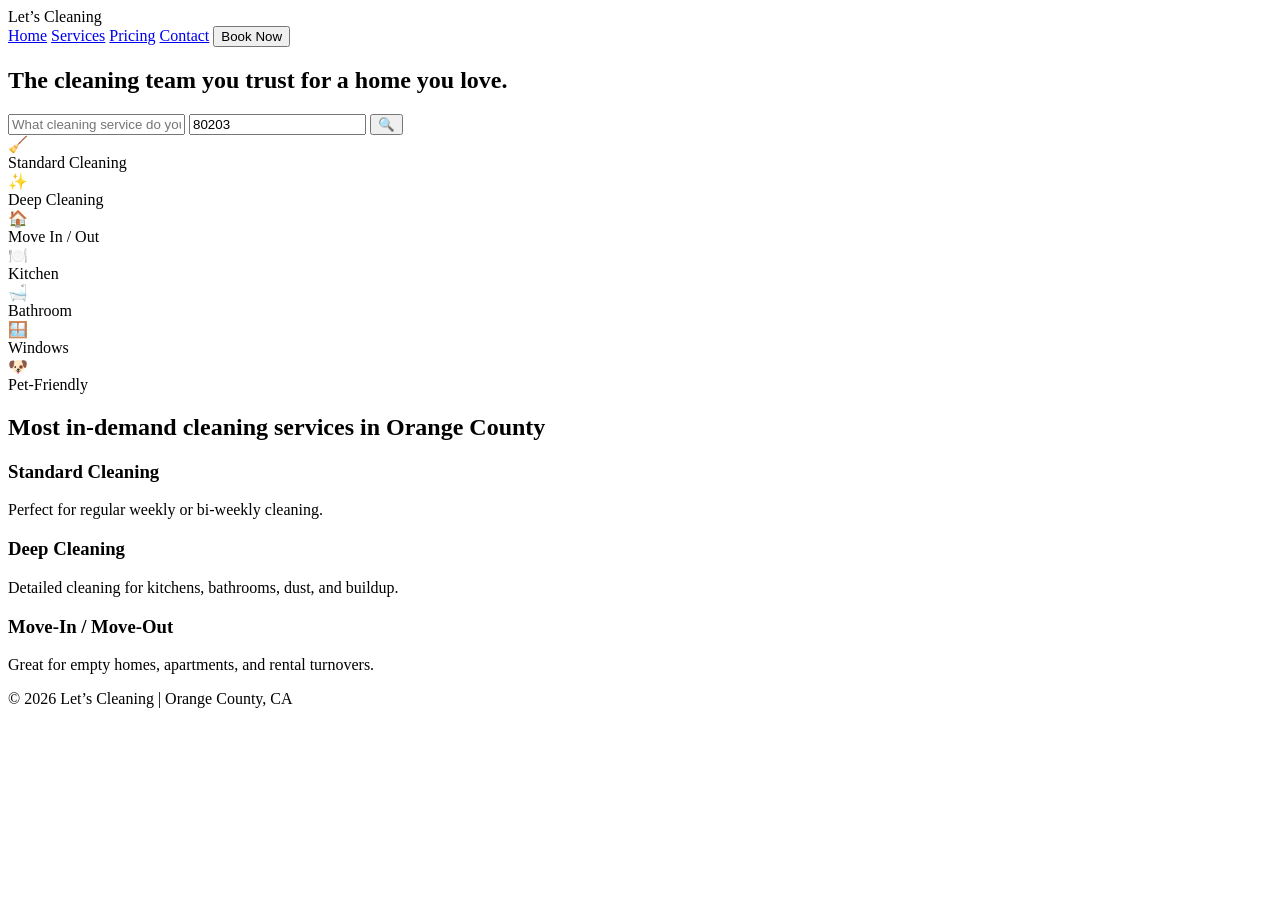
==== commit 087bca6e: "Update index.html" ====
--- a/index.html
+++ b/index.html
@@ -1,101 +1,71 @@
 <!DOCTYPE html>
 <html lang="en">
-  <head>
-    <meta charset="UTF-8" />
-    <meta name="viewport" content="width=device-width, initial-scale=1.0" />
-    <title>Let's Cleaning | Find Cleaning Help Near You</title>
-    <meta
-      name="description"
-      content="Find trusted cleaning help near you with Let's Cleaning. Search by service and ZIP code, request a quote, or join as a cleaner."
-    />
-    <meta name="robots" content="index, follow" />
-    <link rel="canonical" href="https://letscleaning.com/" />
-    <link rel="stylesheet" href="styles.css" />
-  </head>
-  <body>
-    <header class="site-header site-header-marketplace">
-      <div class="page-shell nav-shell nav-shell-marketplace">
-        <a class="brand brand-mark" href="index.html" aria-label="Let's Cleaning home">
-          <img src="L Logo.png" alt="Let's Cleaning logo" class="brand-logo" />
-          <span class="brand-text">Let's Cleaning</span>
-        </a>
-        <nav class="site-nav site-nav-marketplace">
-          <a href="services.html">Interior</a>
-          <a href="services.html">Move-Out</a>
-          <a href="services.html">Office</a>
-          <a href="services.html">More</a>
-          <a href="about.html">About</a>
-        </nav>
-        <div class="nav-actions">
-          <a href="get-a-quote.html">Find Cleaners</a>
-          <a href="join-cleaner.html">Join as a Cleaner</a>
-          <a class="button nav-button" href="contact.html">Contact</a>
-        </div>
-      </div>
-    </header>
+<head>
+  <meta charset="UTF-8" />
+  <meta name="viewport" content="width=device-width, initial-scale=1.0" />
+  <title>Let's Cleaning</title>
+  <link rel="stylesheet" href="style.css" />
+</head>
+<body>
 
-    <main class="marketplace-home">
-      <section class="hero-search-section">
-        <div class="hero-image-overlay"></div>
-        <div class="page-shell hero-search-content">
-          <div class="hero-search-panel">
-            <h1>The one you trust to find the cleaners you trust.</h1>
-            <form class="hero-search-bar" action="https://form.jotform.com/261745422267156" method="get">
-              <input type="text" name="service" placeholder="What can we help you with?" required />
-              <input type="text" name="zip" placeholder="ZIP code" required />
-              <button type="submit" aria-label="Search cleaning help">Get Matched</button>
-            </form>
-          </div>
-        </div>
-      </section>
+<header>
+  <div class="logo">Let’s Cleaning</div>
+  <nav>
+    <a href="#">Home</a>
+    <a href="#">Services</a>
+    <a href="#">Pricing</a>
+    <a href="#">Contact</a>
+    <button>Book Now</button>
+  </nav>
+</header>
 
-      <section class="category-strip">
-        <div class="page-shell category-grid">
-          <a class="category-item" href="services.html">
-            <span class="category-icon">🧽</span>
-            <span>House Cleaning</span>
-          </a>
-          <a class="category-item" href="services.html">
-            <span class="category-icon">✨</span>
-            <span>Deep Cleaning</span>
-          </a>
-          <a class="category-item" href="services.html">
-            <span class="category-icon">📦</span>
-            <span>Move-Out</span>
-          </a>
-          <a class="category-item" href="services.html">
-            <span class="category-icon">🏢</span>
-            <span>Office Cleaning</span>
-          </a>
-          <a class="category-item" href="services.html">
-            <span class="category-icon">🛏️</span>
-            <span>Airbnb Turnover</span>
-          </a>
-          <a class="category-item" href="get-a-quote.html">
-            <span class="category-icon">📋</span>
-            <span>Custom Request</span>
-          </a>
-        </div>
-      </section>
+<section class="hero">
+  <div class="hero-box">
+    <h1>The cleaning team you trust for a home you love.</h1>
 
-      <section class="marketplace-section page-shell">
-        <p class="section-kicker">Most requested cleaning help</p>
-        <h2>Start with your service and location.</h2>
-        <div class="split-grid intake-support-grid">
-          <article class="detail-card pathway-card">
-            <span class="card-label">For Customers</span>
-            <h3>Request a quote fast.</h3>
-            <p>Tell us what kind of cleaning you need, where you are located, and how to contact you.</p>
-            <a class="text-link" href="get-a-quote.html">Start your request</a>
-          </article>
-          <article class="detail-card pathway-card">
-            <span class="card-label">For Cleaners</span>
-            <h3>Join and receive leads.</h3>
-            <p>Apply as a cleaner, share your service area, and tell us what jobs you want to take.</p>
-            <a class="text-link" href="join-cleaner.html">Apply now</a>
-          </article>
-        </div>
-      </section>
-    </main>
-  </body>
+    <div class="search-box">
+      <input type="text" placeholder="What cleaning service do you need?" />
+      <input type="text" value="80203" />
+      <button>🔍</button>
+    </div>
+  </div>
+</section>
+
+<section class="services">
+  <div class="service">🧹<br>Standard Cleaning</div>
+  <div class="service">✨<br>Deep Cleaning</div>
+  <div class="service">🏠<br>Move In / Out</div>
+  <div class="service">🍽️<br>Kitchen</div>
+  <div class="service">🛁<br>Bathroom</div>
+  <div class="service">🪟<br>Windows</div>
+  <div class="service">🐶<br>Pet-Friendly</div>
+</section>
+
+<section class="headline">
+  <h2>Most in-demand cleaning services in <span>Orange County</span></h2>
+</section>
+
+<section class="cards">
+  <div class="card">
+    <h3>Standard Cleaning</h3>
+    <p>Perfect for regular weekly or bi-weekly cleaning.</p>
+  </div>
+
+  <div class="card">
+    <h3>Deep Cleaning</h3>
+    <p>Detailed cleaning for kitchens, bathrooms, dust, and buildup.</p>
+  </div>
+
+  <div class="card">
+    <h3>Move-In / Move-Out</h3>
+    <p>Great for empty homes, apartments, and rental turnovers.</p>
+  </div>
+</section>
+
+<footer>
+  <p>© 2026 Let’s Cleaning | Orange County, CA</p>
+</footer>
+
+<script src="script.js"></script>
+</body>
 </html>
